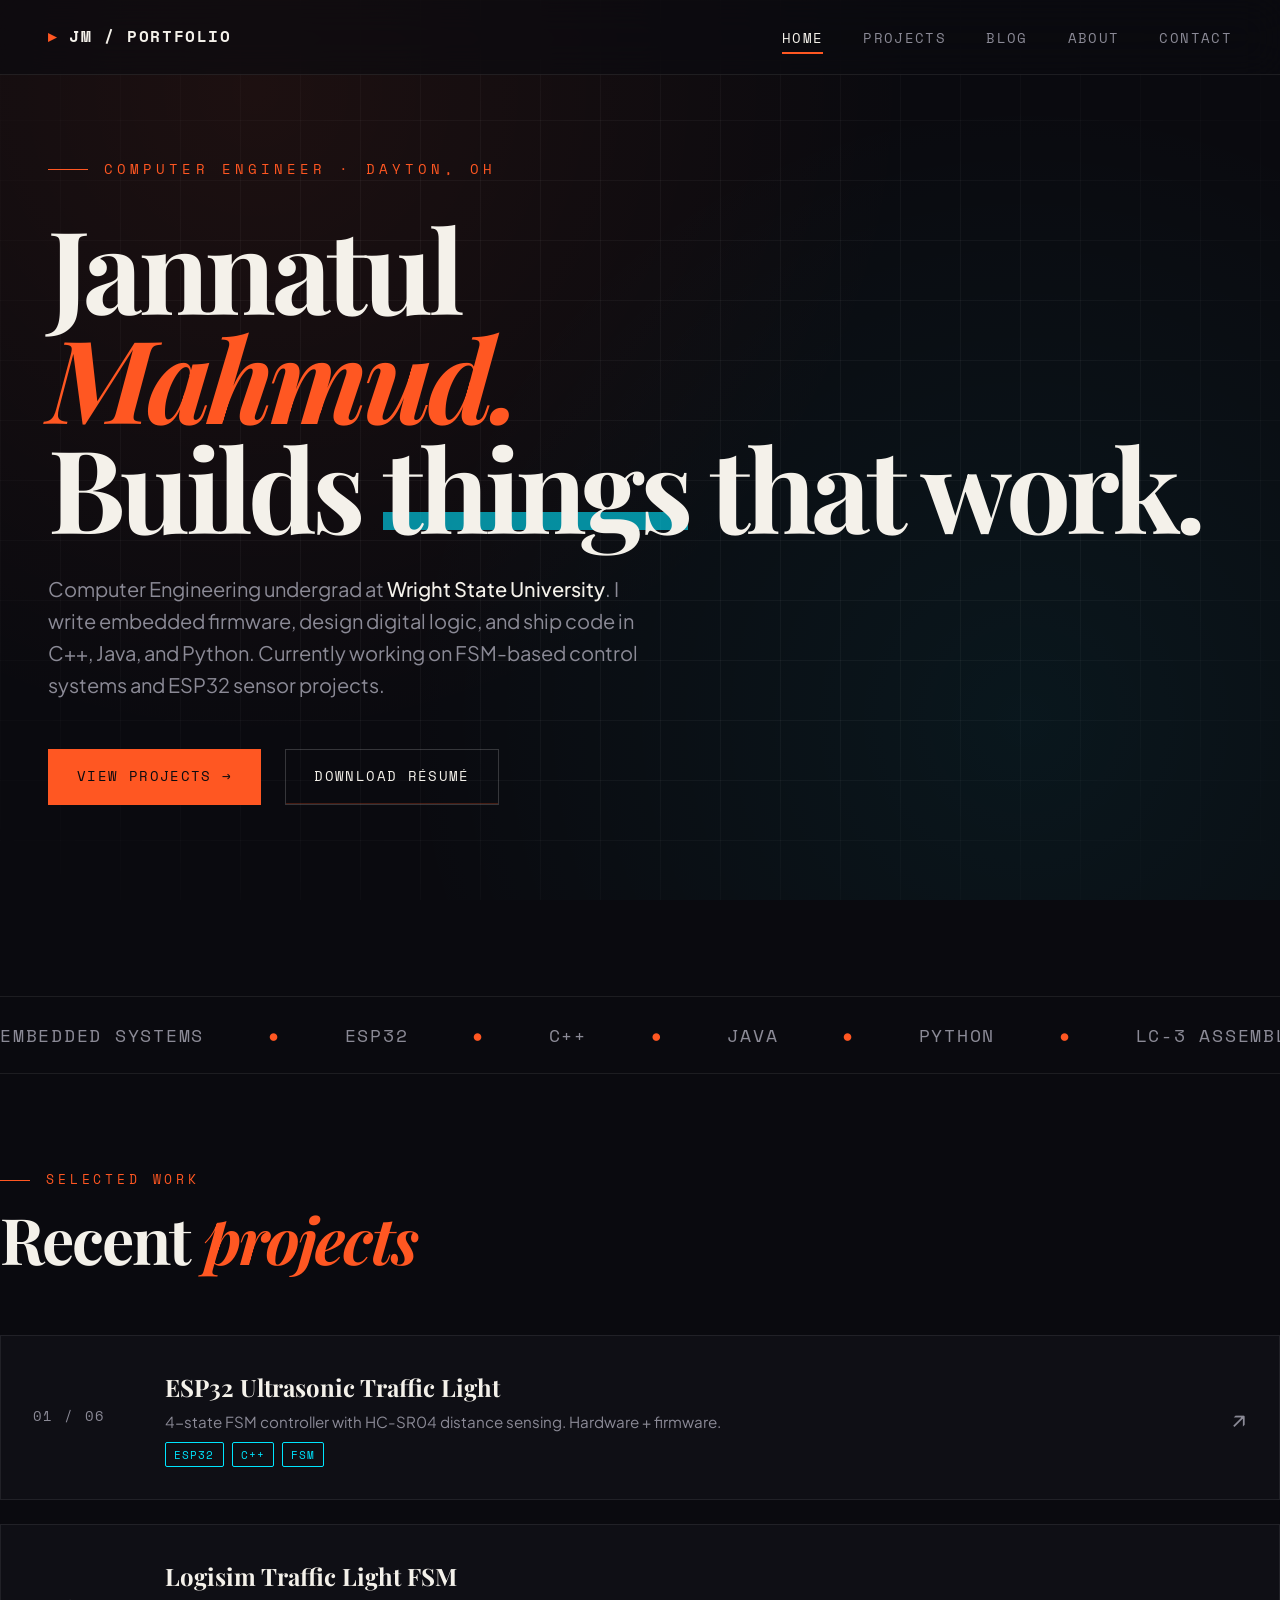
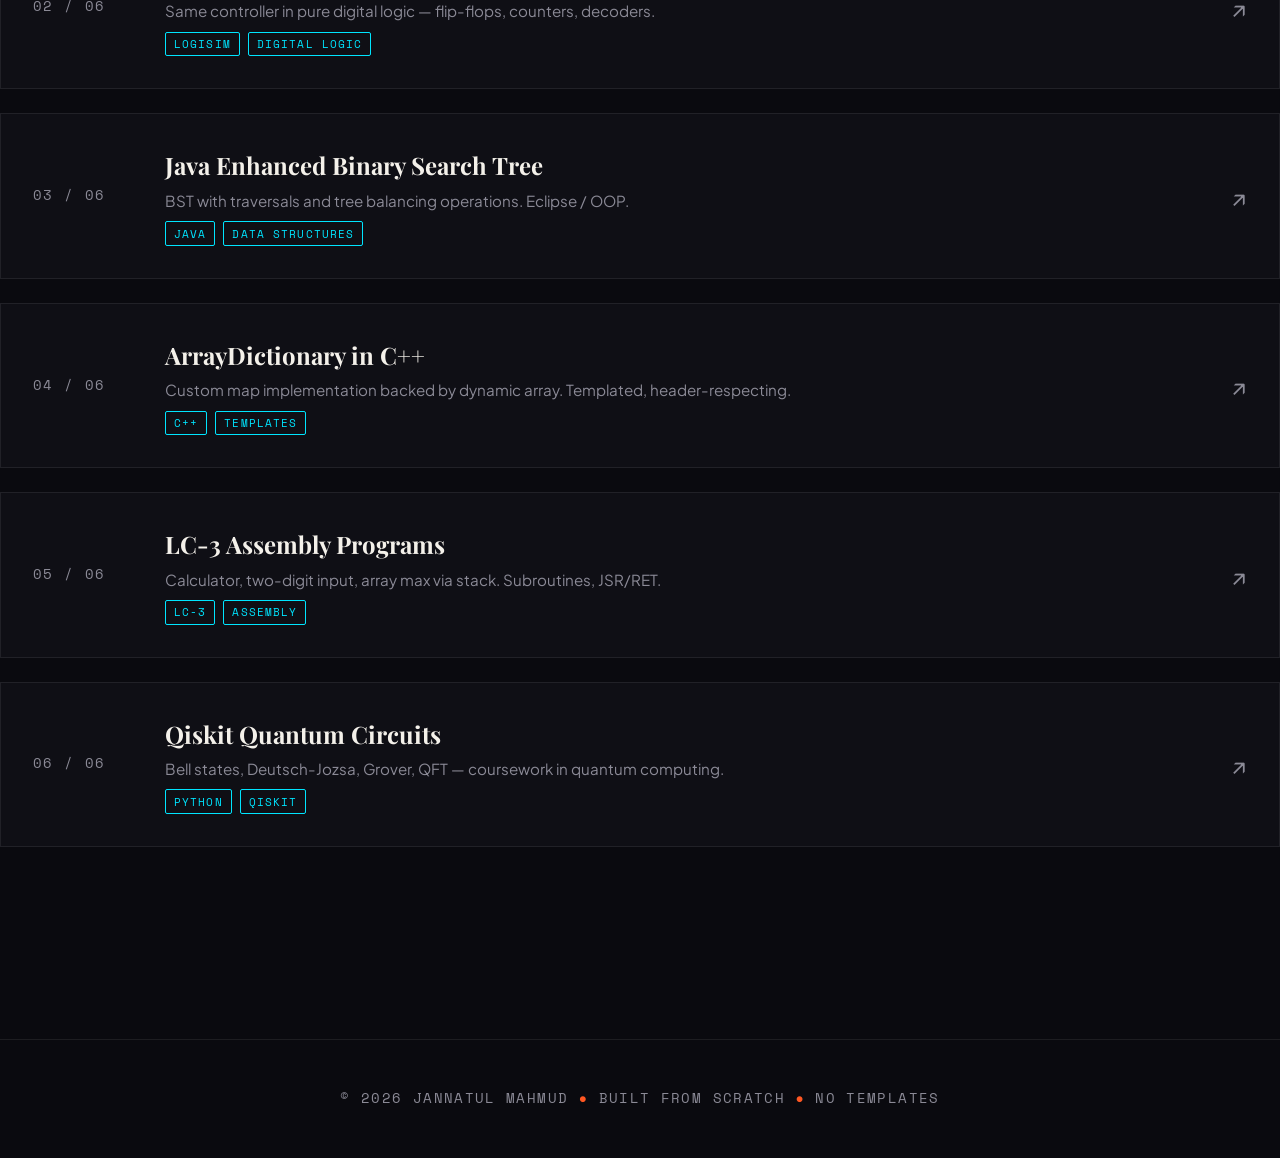
==== index.html @ b490042d "Initial portfolio commit" ====
<!DOCTYPE html>
<html lang="en">
<head>
<meta charset="UTF-8">
<meta name="viewport" content="width=device-width, initial-scale=1.0">
<title>Jannatul Mahmud — Computer Engineer</title>
<meta name="description" content="Jannatul Mahmud — Computer Engineering student building embedded systems, software, and circuits. Wright State University.">
<link rel="stylesheet" href="styles.css">
<link rel="icon" href="data:image/svg+xml,<svg xmlns='http://www.w3.org/2000/svg' viewBox='0 0 100 100'><text y='.9em' font-size='90' fill='%23ff5722'>▸</text></svg>">
</head>
<body>

<div class="grid-bg"></div>

<nav class="nav">
  <a href="index.html" class="logo">JM / PORTFOLIO</a>
  <ul class="nav-links">
    <li><a href="index.html" class="active">Home</a></li>
    <li><a href="projects.html">Projects</a></li>
    <li><a href="blog.html">Blog</a></li>
    <li><a href="about.html">About</a></li>
    <li><a href="contact.html">Contact</a></li>
  </ul>
</nav>

<section class="hero">
  <div class="hero-tag">COMPUTER ENGINEER · DAYTON, OH</div>
  <h1>
    Jannatul<br>
    <em>Mahmud.</em><br>
    Builds <span class="underline">things</span> that work.
  </h1>
  <p class="hero-sub">
    Computer Engineering undergrad at <strong>Wright State University</strong>.
    I write embedded firmware, design digital logic, and ship code in C++,
    Java, and Python. Currently working on FSM-based control systems and
    ESP32 sensor projects.
  </p>
  <div class="cta-row">
    <a href="projects.html" class="btn btn-primary">View Projects →</a>
    <a href="resume.pdf" class="btn" download>Download Résumé</a>
  </div>
</section>

<div class="marquee">
  <div class="marquee-track">
    <span>EMBEDDED SYSTEMS <span class="dot">●</span> ESP32 <span class="dot">●</span> C++ <span class="dot">●</span> JAVA <span class="dot">●</span> PYTHON <span class="dot">●</span> LC-3 ASSEMBLY <span class="dot">●</span> LOGISIM <span class="dot">●</span> DIGITAL LOGIC <span class="dot">●</span> QISKIT <span class="dot">●</span> ARDUINO <span class="dot">●</span> </span>
    <span>EMBEDDED SYSTEMS <span class="dot">●</span> ESP32 <span class="dot">●</span> C++ <span class="dot">●</span> JAVA <span class="dot">●</span> PYTHON <span class="dot">●</span> LC-3 ASSEMBLY <span class="dot">●</span> LOGISIM <span class="dot">●</span> DIGITAL LOGIC <span class="dot">●</span> QISKIT <span class="dot">●</span> ARDUINO <span class="dot">●</span> </span>
  </div>
</div>

<section class="section container">
  <div class="section-eyebrow">Selected work</div>
  <h2 class="section-title">Recent <em>projects</em></h2>

  <div class="projects">
    <a href="project-traffic-light.html" class="project">
      <div class="project-num">01 / 06</div>
      <div class="project-info">
        <h3>ESP32 Ultrasonic Traffic Light</h3>
        <p>4-state FSM controller with HC-SR04 distance sensing. Hardware + firmware.</p>
        <div class="project-tags">
          <span class="tag">ESP32</span><span class="tag">C++</span><span class="tag">FSM</span>
        </div>
      </div>
      <div class="project-arrow">↗</div>
    </a>

    <a href="project-logisim.html" class="project">
      <div class="project-num">02 / 06</div>
      <div class="project-info">
        <h3>Logisim Traffic Light FSM</h3>
        <p>Same controller in pure digital logic — flip-flops, counters, decoders.</p>
        <div class="project-tags">
          <span class="tag">Logisim</span><span class="tag">Digital Logic</span>
        </div>
      </div>
      <div class="project-arrow">↗</div>
    </a>

    <a href="project-bst.html" class="project">
      <div class="project-num">03 / 06</div>
      <div class="project-info">
        <h3>Java Enhanced Binary Search Tree</h3>
        <p>BST with traversals and tree balancing operations. Eclipse / OOP.</p>
        <div class="project-tags">
          <span class="tag">Java</span><span class="tag">Data Structures</span>
        </div>
      </div>
      <div class="project-arrow">↗</div>
    </a>

    <a href="project-array-dict.html" class="project">
      <div class="project-num">04 / 06</div>
      <div class="project-info">
        <h3>ArrayDictionary in C++</h3>
        <p>Custom map implementation backed by dynamic array. Templated, header-respecting.</p>
        <div class="project-tags">
          <span class="tag">C++</span><span class="tag">Templates</span>
        </div>
      </div>
      <div class="project-arrow">↗</div>
    </a>

    <a href="project-lc3.html" class="project">
      <div class="project-num">05 / 06</div>
      <div class="project-info">
        <h3>LC-3 Assembly Programs</h3>
        <p>Calculator, two-digit input, array max via stack. Subroutines, JSR/RET.</p>
        <div class="project-tags">
          <span class="tag">LC-3</span><span class="tag">Assembly</span>
        </div>
      </div>
      <div class="project-arrow">↗</div>
    </a>

    <a href="project-qiskit.html" class="project">
      <div class="project-num">06 / 06</div>
      <div class="project-info">
        <h3>Qiskit Quantum Circuits</h3>
        <p>Bell states, Deutsch-Jozsa, Grover, QFT — coursework in quantum computing.</p>
        <div class="project-tags">
          <span class="tag">Python</span><span class="tag">Qiskit</span>
        </div>
      </div>
      <div class="project-arrow">↗</div>
    </a>
  </div>
</section>

<footer class="footer">
  © 2026 JANNATUL MAHMUD <span class="accent">●</span> BUILT FROM SCRATCH <span class="accent">●</span> NO TEMPLATES
</footer>

</body>
</html>
---- styles.css ----
/* Jannatul Mahmud — Portfolio
   Style: bold + creative, dark base, electric orange + cyan accents */

@import url('https://fonts.googleapis.com/css2?family=Space+Mono:wght@400;700&family=Plus+Jakarta+Sans:wght@300;400;500;700;800&family=Playfair+Display:ital,wght@0,400;0,700;1,400&display=swap');

:root {
  --bg: #0a0a0f;
  --bg-elev: #14141d;
  --ink: #f4f1ea;
  --muted: #8b8a96;
  --accent: #ff5722;
  --accent-2: #00e5ff;
  --line: rgba(255,255,255,0.08);
  --line-strong: rgba(255,255,255,0.18);
  --grid: rgba(255,255,255,0.04);
  --font-display: 'Space Mono', 'Courier New', monospace;
  --font-serif: 'Playfair Display', Georgia, serif;
  --font-sans: 'Plus Jakarta Sans', system-ui, sans-serif;
}

* { box-sizing: border-box; margin: 0; padding: 0; }
html { scroll-behavior: smooth; }

body {
  font-family: var(--font-sans);
  background: var(--bg);
  color: var(--ink);
  line-height: 1.6;
  overflow-x: hidden;
  -webkit-font-smoothing: antialiased;
  background-image:
    radial-gradient(circle at 20% 10%, rgba(255,87,34,0.08), transparent 50%),
    radial-gradient(circle at 80% 80%, rgba(0,229,255,0.06), transparent 50%);
  background-attachment: fixed;
}

.grid-bg {
  position: fixed; inset: 0; z-index: -1;
  background-image:
    linear-gradient(var(--grid) 1px, transparent 1px),
    linear-gradient(90deg, var(--grid) 1px, transparent 1px);
  background-size: 60px 60px;
  pointer-events: none;
  mask-image: radial-gradient(ellipse at center, black 50%, transparent 100%);
}

/* Navigation */
.nav {
  position: fixed; top: 0; left: 0; right: 0;
  padding: 1.5rem 3rem;
  display: flex; justify-content: space-between; align-items: center;
  z-index: 100;
  backdrop-filter: blur(20px);
  background: rgba(10,10,15,0.6);
  border-bottom: 1px solid var(--line);
}

.logo {
  font-family: var(--font-display);
  font-size: 1rem; font-weight: 700; letter-spacing: 0.1em;
  color: var(--ink); text-decoration: none;
}
.logo::before { content: "▸ "; color: var(--accent); }

.nav-links { display: flex; gap: 2.5rem; list-style: none; }
.nav-links a {
  color: var(--muted); text-decoration: none;
  font-size: 0.85rem; letter-spacing: 0.1em; text-transform: uppercase;
  font-weight: 500; font-family: var(--font-display);
  transition: color 0.3s; position: relative;
}
.nav-links a:hover, .nav-links a.active { color: var(--ink); }
.nav-links a.active::after {
  content: ""; position: absolute; bottom: -6px; left: 0; right: 0;
  height: 2px; background: var(--accent);
}

/* Layout */
.container { max-width: 1280px; margin: 0 auto; padding: 0 3rem; }
.section { padding: 6rem 0; }
.page-wrap { padding-top: 8rem; padding-bottom: 6rem; min-height: 100vh; }

/* Hero */
.hero {
  min-height: 100vh;
  display: flex; flex-direction: column; justify-content: center;
  padding: 8rem 3rem 4rem;
  max-width: 1280px; margin: 0 auto;
}
.hero-tag {
  font-family: var(--font-display); font-size: 0.85rem;
  letter-spacing: 0.3em; text-transform: uppercase; color: var(--accent);
  margin-bottom: 2rem; display: flex; align-items: center; gap: 1rem;
  opacity: 0; animation: fadeUp 0.8s 0.2s forwards;
}
.hero-tag::before { content: ""; width: 40px; height: 1px; background: var(--accent); }
.hero h1 {
  font-family: var(--font-serif);
  font-size: clamp(3rem, 9vw, 8rem); font-weight: 700;
  line-height: 0.95; letter-spacing: -0.04em; margin-bottom: 2rem;
  opacity: 0; animation: fadeUp 0.8s 0.4s forwards;
}
.hero h1 em { font-style: italic; color: var(--accent); }
.hero h1 .underline { position: relative; display: inline-block; }
.hero h1 .underline::after {
  content: ""; position: absolute; bottom: 0.1em; left: 0; right: 0;
  height: 0.15em; background: var(--accent-2); z-index: -1; opacity: 0.6;
}
.hero-sub {
  font-size: 1.25rem; color: var(--muted); max-width: 600px;
  margin-bottom: 3rem; opacity: 0; animation: fadeUp 0.8s 0.6s forwards;
}
.hero-sub strong { color: var(--ink); font-weight: 500; }

.cta-row {
  display: flex; gap: 1.5rem; align-items: center; flex-wrap: wrap;
  opacity: 0; animation: fadeUp 0.8s 0.8s forwards;
}

.btn {
  display: inline-flex; align-items: center; gap: 0.6rem;
  padding: 1rem 1.75rem; border: 1px solid var(--line-strong);
  background: transparent; color: var(--ink); text-decoration: none;
  font-family: var(--font-display); font-size: 0.85rem;
  letter-spacing: 0.1em; text-transform: uppercase; cursor: pointer;
  transition: all 0.3s; position: relative; overflow: hidden;
}
.btn::before {
  content: ""; position: absolute; inset: 0; background: var(--accent);
  transform: translateY(100%); transition: transform 0.3s; z-index: -1;
}
.btn:hover { border-color: var(--accent); color: var(--bg); }
.btn:hover::before { transform: translateY(0); }
.btn-primary { background: var(--accent); border-color: var(--accent); color: var(--bg); }
.btn-primary::before { background: var(--ink); }
.btn-primary:hover { color: var(--bg); }

/* Marquee */
.marquee {
  margin-top: 6rem; overflow: hidden;
  border-top: 1px solid var(--line); border-bottom: 1px solid var(--line);
  padding: 1.5rem 0;
}
.marquee-track {
  display: flex; gap: 4rem; white-space: nowrap;
  animation: scroll 30s linear infinite;
  font-family: var(--font-display); font-size: 1.1rem;
  color: var(--muted); letter-spacing: 0.1em; text-transform: uppercase;
}
.marquee-track span { display: inline-flex; align-items: center; gap: 4rem; }
.marquee-track .dot { color: var(--accent); }

@keyframes scroll {
  from { transform: translateX(0); }
  to { transform: translateX(-50%); }
}

/* Section heading */
.section-eyebrow {
  font-family: var(--font-display); font-size: 0.8rem;
  letter-spacing: 0.3em; text-transform: uppercase; color: var(--accent);
  margin-bottom: 1rem; display: flex; align-items: center; gap: 1rem;
}
.section-eyebrow::before { content: ""; width: 30px; height: 1px; background: var(--accent); }
.section-title {
  font-family: var(--font-serif);
  font-size: clamp(2.5rem, 5vw, 4.5rem); font-weight: 700;
  line-height: 1; letter-spacing: -0.03em; margin-bottom: 4rem;
}
.section-title em { font-style: italic; color: var(--accent); }

/* Project cards */
.projects { display: grid; grid-template-columns: 1fr; gap: 1.5rem; }
.project {
  display: grid; grid-template-columns: 100px 1fr auto; gap: 2rem;
  align-items: center; padding: 2rem;
  border: 1px solid var(--line); background: rgba(20,20,29,0.5);
  text-decoration: none; color: var(--ink);
  transition: all 0.3s; position: relative; overflow: hidden;
}
.project::before {
  content: ""; position: absolute; top: 0; left: 0;
  width: 4px; height: 100%; background: var(--accent);
  transform: scaleY(0); transform-origin: top; transition: transform 0.3s;
}
.project:hover {
  border-color: var(--line-strong); background: rgba(20,20,29,0.9);
  transform: translateX(8px);
}
.project:hover::before { transform: scaleY(1); }
.project-num {
  font-family: var(--font-display); font-size: 0.85rem;
  color: var(--muted); letter-spacing: 0.1em;
}
.project-info h3 {
  font-family: var(--font-serif); font-size: 1.5rem;
  font-weight: 700; margin-bottom: 0.25rem;
}
.project-info p { color: var(--muted); font-size: 0.95rem; }
.project-tags { display: flex; gap: 0.5rem; margin-top: 0.5rem; flex-wrap: wrap; }
.tag {
  font-family: var(--font-display); font-size: 0.7rem;
  letter-spacing: 0.1em; text-transform: uppercase; color: var(--accent-2);
  border: 1px solid var(--accent-2); padding: 0.15rem 0.5rem; border-radius: 2px;
}
.project-arrow { font-size: 1.5rem; color: var(--muted); transition: all 0.3s; }
.project:hover .project-arrow { color: var(--accent); transform: translate(4px, -4px); }

/* About */
.about-grid { display: grid; grid-template-columns: 1fr 1fr; gap: 4rem; align-items: start; }
.about-text p {
  font-size: 1.05rem; color: var(--ink);
  margin-bottom: 1.25rem; line-height: 1.7;
}
.about-text p:first-child {
  font-family: var(--font-serif); font-size: 1.5rem; font-style: italic;
  color: var(--ink); line-height: 1.4; margin-bottom: 2rem;
}
.about-meta { border-left: 2px solid var(--accent); padding-left: 2rem; }
.meta-row { margin-bottom: 2rem; }
.meta-label {
  font-family: var(--font-display); font-size: 0.75rem;
  letter-spacing: 0.2em; text-transform: uppercase; color: var(--muted);
  margin-bottom: 0.5rem;
}
.meta-value { font-size: 1.05rem; color: var(--ink); }

/* Skills */
.skills-grid {
  display: grid; grid-template-columns: repeat(auto-fit, minmax(200px, 1fr));
  gap: 1rem;
}
.skill-chip {
  font-family: var(--font-display); font-size: 0.9rem;
  padding: 1rem 1.25rem; border: 1px solid var(--line);
  background: rgba(20,20,29,0.5); transition: all 0.3s; text-align: center;
}
.skill-chip:hover { border-color: var(--accent); color: var(--accent); transform: translateY(-2px); }

/* Blog */
.blog-list { display: grid; gap: 0; }
.blog-item {
  display: grid; grid-template-columns: 200px 1fr auto;
  gap: 3rem; padding: 3rem 0;
  border-bottom: 1px solid var(--line);
  text-decoration: none; color: var(--ink);
  transition: all 0.3s; align-items: start;
}
.blog-item:hover { padding-left: 1rem; }
.blog-date { font-family: var(--font-display); font-size: 0.85rem; color: var(--muted); letter-spacing: 0.1em; }
.blog-item h3 {
  font-family: var(--font-serif); font-size: 2rem;
  line-height: 1.1; font-weight: 700; margin-bottom: 0.75rem;
}
.blog-item:hover h3 { color: var(--accent); }
.blog-item p { color: var(--muted); font-size: 1rem; }
.blog-arrow { align-self: center; font-size: 1.5rem; color: var(--muted); }

/* Contact */
.contact-grid { display: grid; grid-template-columns: 1fr 1fr; gap: 4rem; margin-top: 4rem; }
.contact-channel {
  border: 1px solid var(--line); padding: 2.5rem;
  text-decoration: none; color: var(--ink);
  transition: all 0.3s; background: rgba(20,20,29,0.5);
}
.contact-channel:hover {
  border-color: var(--accent); background: rgba(20,20,29,0.9); transform: translateY(-4px);
}
.contact-channel .label {
  font-family: var(--font-display); font-size: 0.75rem;
  letter-spacing: 0.2em; text-transform: uppercase;
  color: var(--muted); margin-bottom: 1rem;
}
.contact-channel .value {
  font-family: var(--font-serif); font-size: 1.75rem;
  font-weight: 700; letter-spacing: -0.02em;
}

/* Footer */
.footer {
  border-top: 1px solid var(--line); padding: 3rem;
  margin-top: 6rem; text-align: center; color: var(--muted);
  font-family: var(--font-display); font-size: 0.85rem; letter-spacing: 0.1em;
}
.footer .accent { color: var(--accent); }

/* Detail pages */
.detail-hero {
  padding-top: 8rem; padding-bottom: 4rem;
  border-bottom: 1px solid var(--line); margin-bottom: 4rem;
}
.detail-hero h1 {
  font-family: var(--font-serif);
  font-size: clamp(2.5rem, 6vw, 5rem);
  line-height: 1; letter-spacing: -0.03em; margin: 1rem 0 2rem;
}
.detail-hero h1 em { color: var(--accent); font-style: italic; }
.detail-meta {
  display: flex; gap: 3rem; flex-wrap: wrap;
  font-family: var(--font-display); font-size: 0.85rem;
  color: var(--muted); letter-spacing: 0.1em;
}
.detail-meta strong {
  color: var(--ink); font-weight: 400;
  display: block; margin-top: 0.25rem;
  font-family: var(--font-sans); font-size: 1rem; letter-spacing: 0;
}
.detail-content { max-width: 760px; margin: 0 auto; }
.detail-content h2 {
  font-family: var(--font-serif); font-size: 2rem;
  margin: 3rem 0 1.5rem; letter-spacing: -0.02em;
}
.detail-content h3 { font-family: var(--font-serif); font-size: 1.4rem; margin: 2rem 0 1rem; }
.detail-content p { font-size: 1.05rem; line-height: 1.75; margin-bottom: 1.25rem; }
.detail-content ul { margin: 0 0 1.5rem 1.5rem; }
.detail-content li { margin-bottom: 0.5rem; font-size: 1.05rem; line-height: 1.6; }
.detail-content code {
  font-family: var(--font-display); font-size: 0.9em;
  background: var(--bg-elev); padding: 0.15rem 0.4rem;
  border-radius: 3px; color: var(--accent-2);
}
.detail-content pre {
  background: var(--bg-elev); padding: 1.5rem; overflow-x: auto;
  border-left: 3px solid var(--accent); margin: 2rem 0;
}
.detail-content pre code {
  background: none; padding: 0; color: var(--ink);
  font-size: 0.85rem; line-height: 1.6;
}
.video-embed {
  margin: 3rem 0; border: 1px solid var(--line);
  background: var(--bg-elev); aspect-ratio: 16/9;
  display: flex; align-items: center; justify-content: center;
  color: var(--muted); font-family: var(--font-display);
}
.video-embed video, .video-embed iframe, .video-embed img {
  width: 100%; height: 100%; object-fit: cover;
}
.detail-table {
  width: 100%; border-collapse: collapse; margin: 2rem 0;
  font-family: var(--font-display); font-size: 0.9rem;
}
.detail-table th, .detail-table td {
  text-align: left; padding: 0.75rem 1rem;
  border-bottom: 1px solid var(--line);
}
.detail-table th {
  color: var(--accent); text-transform: uppercase;
  letter-spacing: 0.1em; font-size: 0.75rem;
}
.back-link {
  display: inline-flex; align-items: center; gap: 0.5rem;
  color: var(--muted); font-family: var(--font-display);
  font-size: 0.85rem; letter-spacing: 0.1em; text-transform: uppercase;
  text-decoration: none; transition: color 0.3s;
}
.back-link:hover { color: var(--accent); }

@keyframes fadeUp {
  from { opacity: 0; transform: translateY(30px); }
  to { opacity: 1; transform: translateY(0); }
}

/* Mobile */
@media (max-width: 900px) {
  .nav { padding: 1rem 1.5rem; }
  .nav-links { gap: 1rem; }
  .nav-links a { font-size: 0.7rem; }
  .container, .hero { padding-left: 1.5rem; padding-right: 1.5rem; }
  .about-grid { grid-template-columns: 1fr; gap: 2rem; }
  .contact-grid { grid-template-columns: 1fr; gap: 1.5rem; }
  .blog-item { grid-template-columns: 1fr; gap: 0.5rem; padding: 2rem 0; }
  .blog-item h3 { font-size: 1.5rem; }
  .project { grid-template-columns: 1fr; gap: 1rem; padding: 1.5rem; }
  .project-arrow { display: none; }
  .detail-meta { gap: 1.5rem; }
}
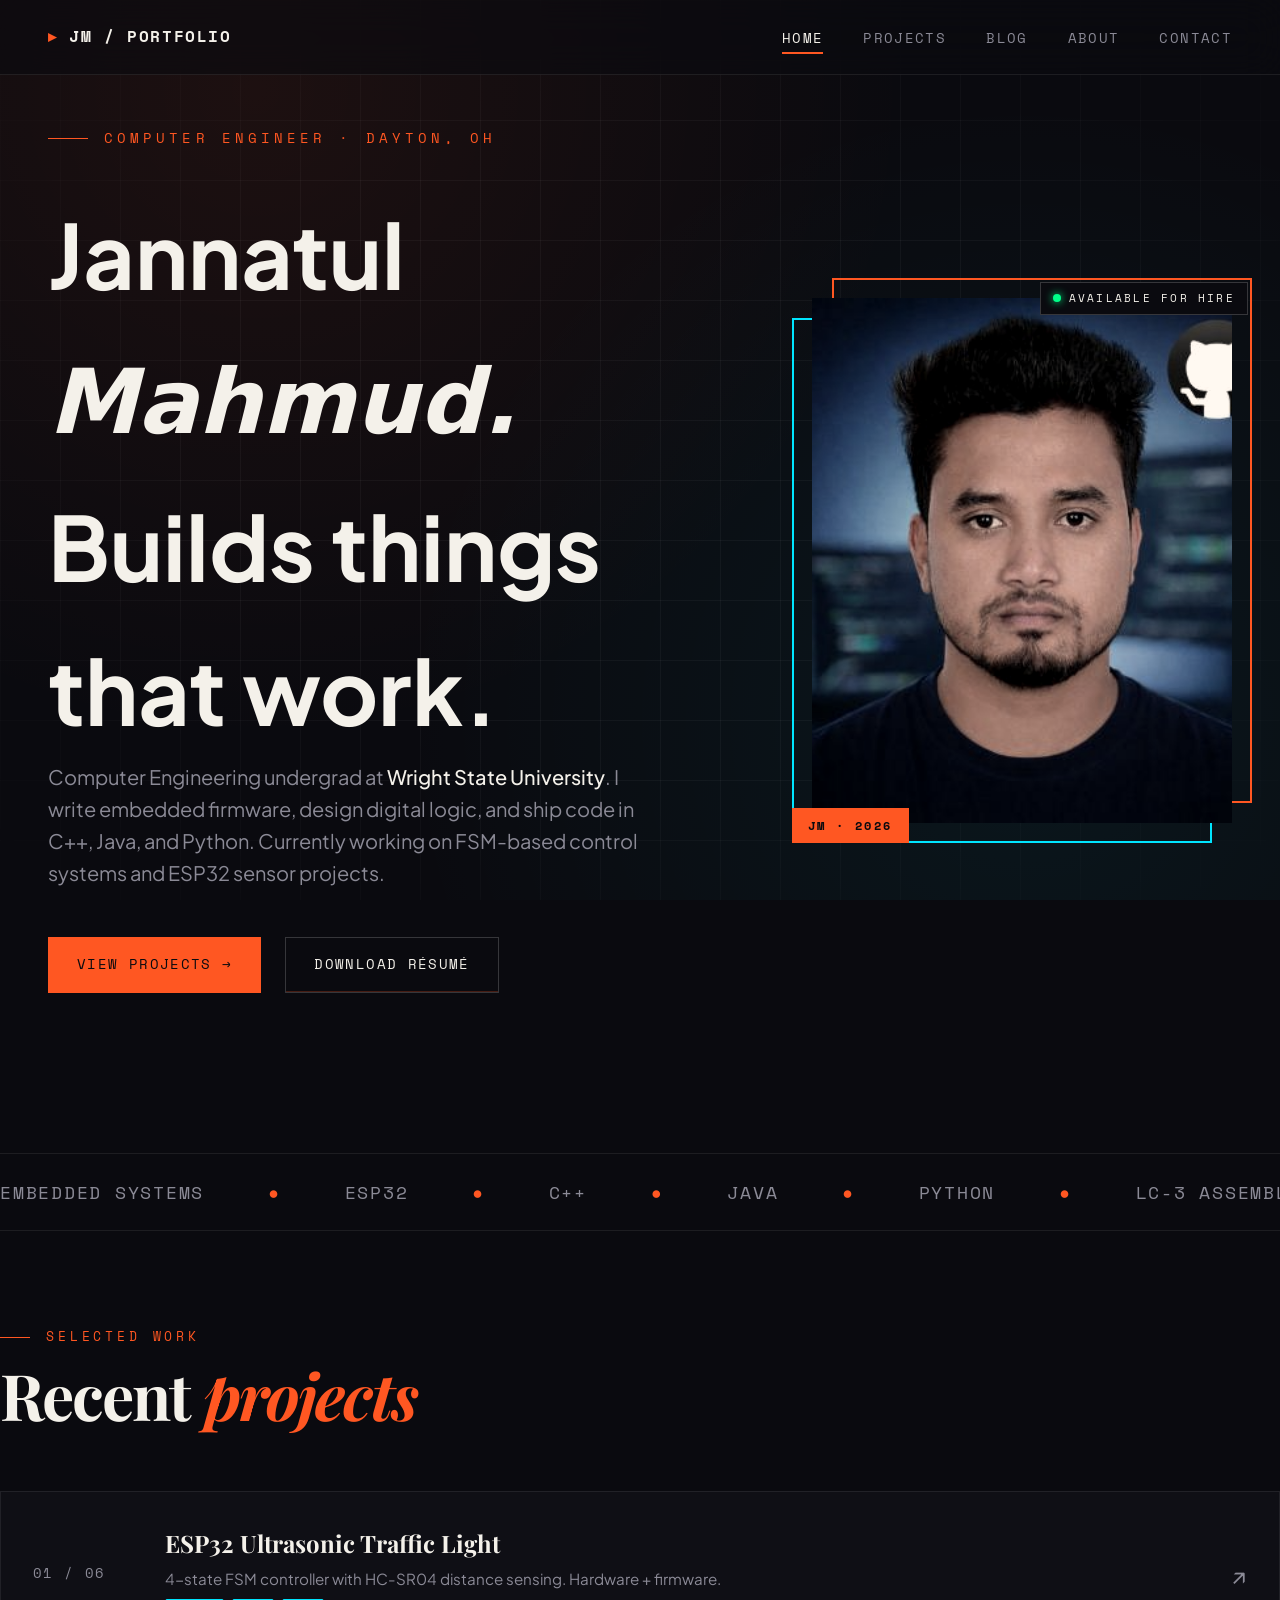
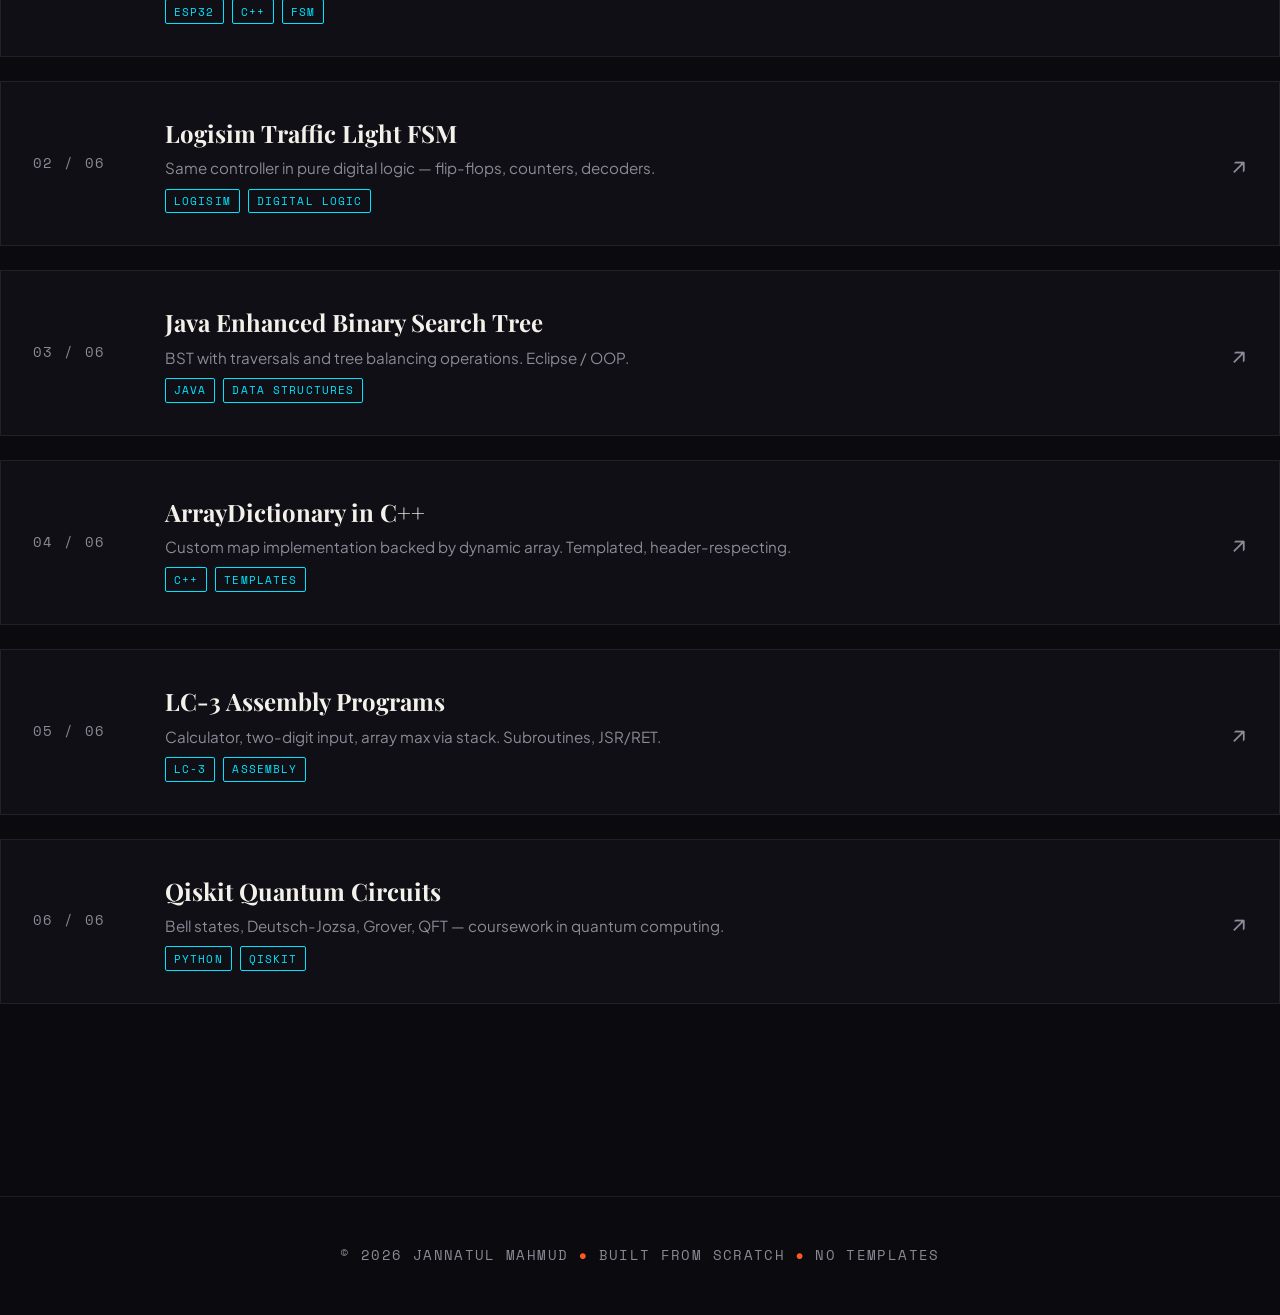
==== commit 1fb6fe74: "Initial portfolio commit" ====
--- a/index.html
+++ b/index.html
@@ -23,22 +23,30 @@
   </ul>
 </nav>
 
-<section class="hero">
-  <div class="hero-tag">COMPUTER ENGINEER · DAYTON, OH</div>
-  <h1>
-    Jannatul<br>
-    <em>Mahmud.</em><br>
-    Builds <span class="underline">things</span> that work.
-  </h1>
-  <p class="hero-sub">
-    Computer Engineering undergrad at <strong>Wright State University</strong>.
-    I write embedded firmware, design digital logic, and ship code in C++,
-    Java, and Python. Currently working on FSM-based control systems and
-    ESP32 sensor projects.
-  </p>
-  <div class="cta-row">
-    <a href="projects.html" class="btn btn-primary">View Projects →</a>
-    <a href="resume.pdf" class="btn" download>Download Résumé</a>
+<section class="hero-grid">
+  <div class="hero-text">
+    <div class="hero-tag">COMPUTER ENGINEER · DAYTON, OH</div>
+    <h1>
+      Jannatul<br>
+      <em>Mahmud.</em><br>
+      Builds <span class="underline">things</span> that work.
+    </h1>
+    <p class="hero-sub">
+      Computer Engineering undergrad at <strong>Wright State University</strong>.
+      I write embedded firmware, design digital logic, and ship code in C++,
+      Java, and Python. Currently working on FSM-based control systems and
+      ESP32 sensor projects.
+    </p>
+    <div class="cta-row">
+      <a href="projects.html" class="btn btn-primary">View Projects →</a>
+      <a href="resume.pdf" class="btn" download>Download Résumé</a>
+    </div>
+  </div>
+
+  <div class="portrait">
+    <div class="portrait-status">Available for hire</div>
+    <img src="profile.jpg" alt="Jannatul Mahmud" class="portrait-img">
+    <div class="portrait-tag">JM · 2026</div>
   </div>
 </section>
 
--- a/styles.css
+++ b/styles.css
@@ -375,3 +375,232 @@
   .project-arrow { display: none; }
   .detail-meta { gap: 1.5rem; }
 }
+
+/* ==========================================================
+   PROFILE PHOTO TREATMENTS
+   ========================================================== */
+
+/* HOME PAGE — split layout with photo on the right */
+.hero-grid {
+  display: grid;
+  grid-template-columns: 1.4fr 1fr;
+  gap: 4rem;
+  align-items: center;
+  min-height: 100vh;
+  padding: 8rem 3rem 4rem;
+  max-width: 1280px;
+  margin: 0 auto;
+}
+
+.hero-grid .hero-text { min-width: 0; }
+.hero-grid h1 { font-size: clamp(2.5rem, 7vw, 6.5rem); }
+
+/* Portrait wrapper — duotone-tinted with hover reveal */
+.portrait {
+  position: relative;
+  aspect-ratio: 4/5;
+  width: 100%;
+  max-width: 420px;
+  justify-self: end;
+  opacity: 0;
+  animation: fadeUp 0.8s 0.6s forwards;
+}
+
+.portrait::before {
+  content: "";
+  position: absolute;
+  inset: -20px -20px 20px 20px;
+  border: 2px solid var(--accent);
+  z-index: 0;
+  transition: inset 0.4s ease;
+}
+
+.portrait::after {
+  content: "";
+  position: absolute;
+  inset: 20px 20px -20px -20px;
+  border: 2px solid var(--accent-2);
+  z-index: 0;
+  transition: inset 0.4s ease;
+}
+
+.portrait:hover::before { inset: -28px -28px 28px 28px; }
+.portrait:hover::after  { inset: 28px 28px -28px -28px; }
+
+.portrait-img {
+  position: relative;
+  z-index: 1;
+  width: 100%;
+  height: 100%;
+  object-fit: cover;
+  filter:
+    grayscale(0.4)
+    contrast(1.05)
+    brightness(0.95)
+    sepia(0.15)
+    hue-rotate(-10deg);
+  transition: filter 0.5s ease, transform 0.5s ease;
+  display: block;
+}
+
+.portrait:hover .portrait-img {
+  filter: none;
+  transform: scale(1.02);
+}
+
+.portrait-tag {
+  position: absolute;
+  bottom: -20px;
+  left: -20px;
+  background: var(--accent);
+  color: var(--bg);
+  font-family: var(--font-display);
+  font-size: 0.75rem;
+  font-weight: 700;
+  letter-spacing: 0.2em;
+  padding: 0.5rem 1rem;
+  z-index: 2;
+  text-transform: uppercase;
+}
+
+.portrait-status {
+  position: absolute;
+  top: -16px;
+  right: -16px;
+  background: var(--bg);
+  border: 1px solid var(--line-strong);
+  font-family: var(--font-display);
+  font-size: 0.7rem;
+  letter-spacing: 0.2em;
+  padding: 0.4rem 0.75rem;
+  z-index: 2;
+  text-transform: uppercase;
+  color: var(--ink);
+  display: flex;
+  align-items: center;
+  gap: 0.5rem;
+}
+
+.portrait-status::before {
+  content: "";
+  width: 8px;
+  height: 8px;
+  background: #00ff88;
+  border-radius: 50%;
+  box-shadow: 0 0 8px #00ff88;
+  animation: pulse 2s ease-in-out infinite;
+}
+
+@keyframes pulse {
+  0%, 100% { opacity: 1; }
+  50% { opacity: 0.4; }
+}
+
+/* ABOUT PAGE — bigger, more editorial portrait */
+.about-grid-with-photo {
+  display: grid;
+  grid-template-columns: 1fr 1.3fr;
+  gap: 5rem;
+  align-items: start;
+}
+
+.about-portrait {
+  position: relative;
+  aspect-ratio: 4/5;
+  width: 100%;
+  max-width: 460px;
+  position: sticky;
+  top: 8rem;
+}
+
+.about-portrait::before {
+  content: "";
+  position: absolute;
+  inset: 24px -24px -24px 24px;
+  background: linear-gradient(135deg, var(--accent), var(--accent-2));
+  z-index: 0;
+  opacity: 0.3;
+}
+
+.about-portrait::after {
+  content: "JM·26";
+  position: absolute;
+  bottom: -50px;
+  right: -10px;
+  font-family: var(--font-serif);
+  font-style: italic;
+  font-size: 5rem;
+  font-weight: 700;
+  color: var(--accent);
+  opacity: 0.4;
+  z-index: 0;
+  letter-spacing: -0.05em;
+  pointer-events: none;
+}
+
+.about-portrait-img {
+  position: relative;
+  z-index: 1;
+  width: 100%;
+  height: 100%;
+  object-fit: cover;
+  filter: grayscale(0.2) contrast(1.05);
+  transition: filter 0.5s ease;
+  display: block;
+}
+
+.about-portrait:hover .about-portrait-img { filter: none; }
+
+.portrait-frame {
+  position: relative;
+  padding: 12px;
+  border: 1px solid var(--line-strong);
+  background: var(--bg-elev);
+  z-index: 1;
+}
+
+.portrait-meta {
+  position: absolute;
+  bottom: 12px;
+  left: 12px;
+  right: 12px;
+  background: rgba(10,10,15,0.85);
+  backdrop-filter: blur(10px);
+  padding: 0.75rem 1rem;
+  font-family: var(--font-display);
+  font-size: 0.75rem;
+  letter-spacing: 0.15em;
+  text-transform: uppercase;
+  z-index: 2;
+  display: flex;
+  justify-content: space-between;
+  border-top: 1px solid var(--accent);
+}
+
+.portrait-meta span:first-child { color: var(--accent); }
+.portrait-meta span:last-child { color: var(--muted); }
+
+/* Mobile adjustments for photo */
+@media (max-width: 900px) {
+  .hero-grid {
+    grid-template-columns: 1fr;
+    gap: 3rem;
+    padding: 7rem 1.5rem 3rem;
+    min-height: auto;
+  }
+  .portrait {
+    max-width: 280px;
+    justify-self: center;
+    margin-top: 1rem;
+  }
+  .about-grid-with-photo {
+    grid-template-columns: 1fr;
+    gap: 3rem;
+  }
+  .about-portrait {
+    max-width: 320px;
+    margin: 0 auto;
+    position: static;
+  }
+  .about-portrait::after { font-size: 3rem; bottom: -30px; }
+}
